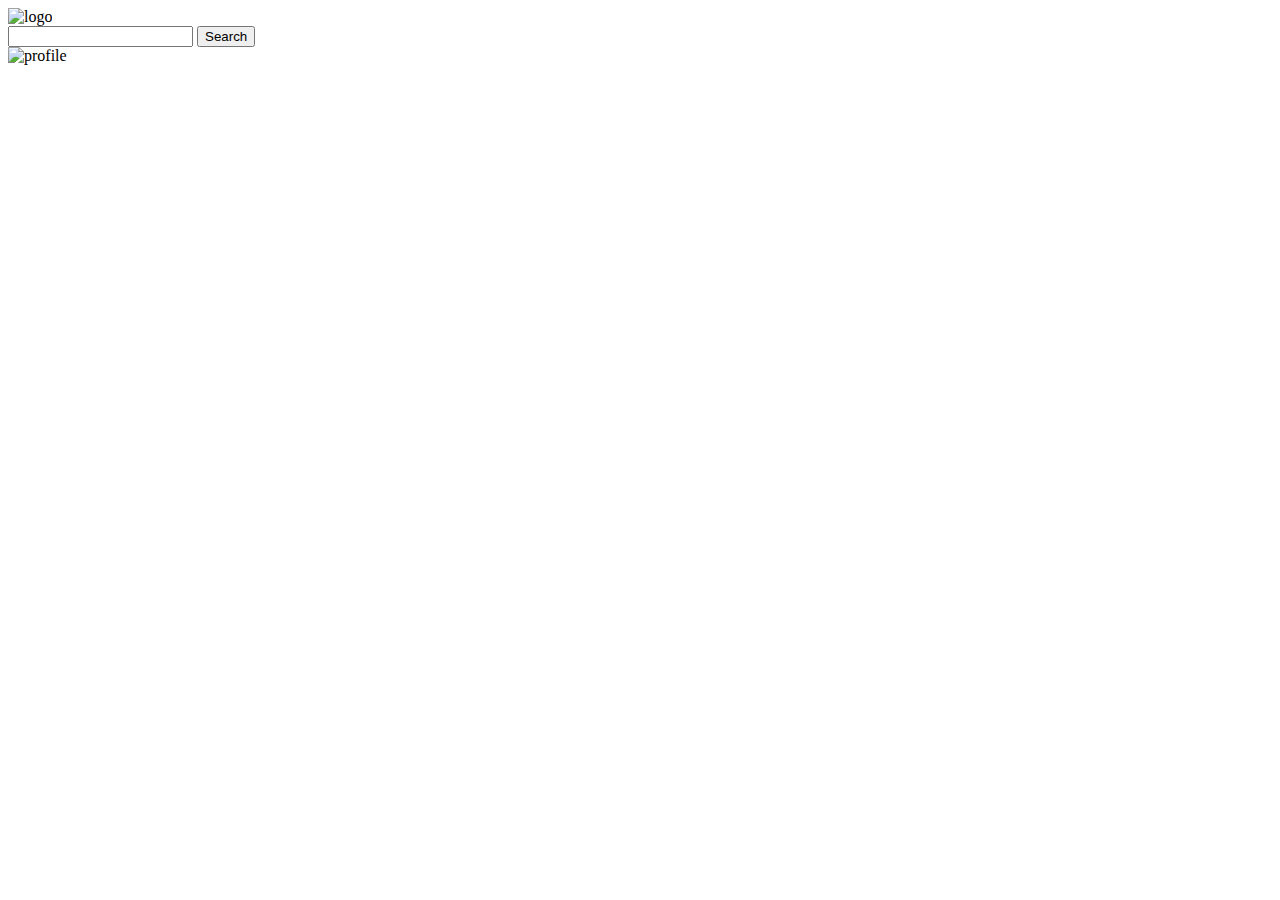
==== index.html @ 1d2481a6 "Initial HTML structure" ====
<!DOCTYPE html>
<html>

<head>

</head>

<body>

    <header>

        <img src="logo.png" alt="logo">
        <!--Logo vasakul üleval nurgas-->

        <div class="searchBar">
            <!--Üleval keskel otsinguriba-->

            <input type="text">
            <button class="searchButton">Search</button>

        </div>

        <img src="profile.png" alt="profile">

    </header>

    <div class="postHolder">
        <!--Koht, kus kõik postitused on (Valge taust)-->

        <div class="box1">
            <!--Esimene postitus ülevalt (ehk saab saab teha reageeriva kasti, et ei peaks kolme classi kasutama?)-->

            <div class="postHeader">
                <!--Kuna kõikidel postitustel on sama header, siis saab julgelt ühe classi alla panna-->



            </div>

        </div>

        <div class="box2">

            <div class="postHeader">



            </div>

        </div>

        <div class="box3">

            <div class="postHeader">



            </div>

        </div>

    </div>

</body>

</html>
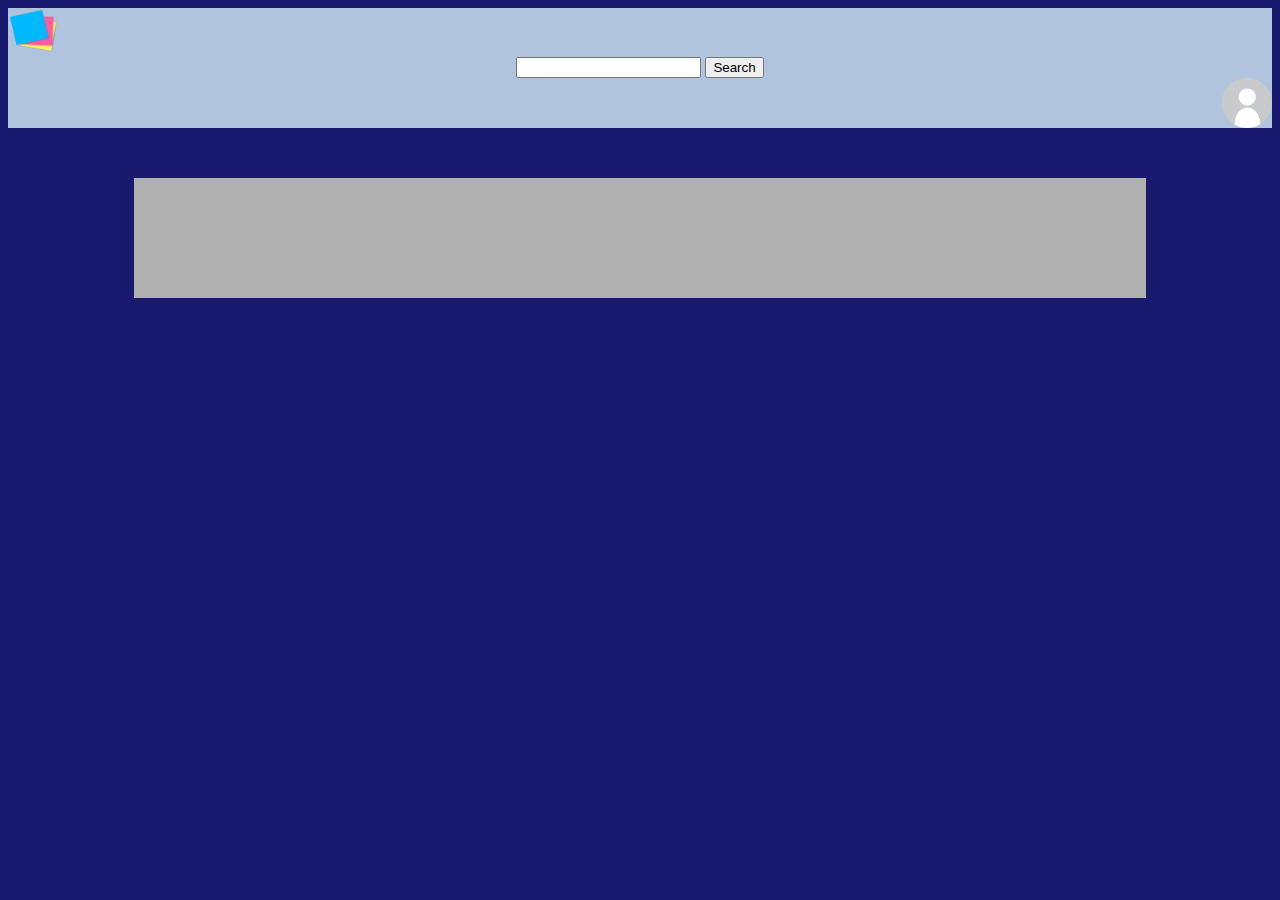
==== commit d8c42199: "Inital CSS. problem with aligning header elements horizontally" ====
--- a/index.html
+++ b/index.html
@@ -2,6 +2,8 @@
 <html>
 
 <head>
+
+    <link rel="stylesheet" href="style.css">
 
 </head>
 
@@ -9,7 +11,7 @@
 
     <header>
 
-        <img src="logo.png" alt="logo">
+        <img src="img/logo.png" alt="logo" width="50" , height="45">
         <!--Logo vasakul üleval nurgas-->
 
         <div class="searchBar">
@@ -20,7 +22,7 @@
 
         </div>
 
-        <img src="profile.png" alt="profile">
+        <img src="img/profile.png" alt="profile" , height="50" , width="50">
 
     </header>
 
--- a/style.css
+++ b/style.css
@@ -0,0 +1,53 @@
+body{
+    background-color: midnightblue;
+}
+
+.loginBox{
+
+    margin-left: 30%;
+    margin-right: 30%;
+    padding: 10px;
+    background-color: rgb(177, 177, 177);
+    text-align: center;
+
+}
+
+header{
+
+    display: inline-block;
+    width: 100%;
+    background-color: lightsteelblue;
+    margin-bottom: 50px;
+
+}
+
+.searchBar{
+    text-align: center;
+}
+
+.searchBar + img{
+
+    float: right;
+
+}
+
+.loginBox > img{
+
+    float: left;
+
+}
+
+.postHolder{
+
+    margin-left: 10%;
+    margin-right: 10%;
+    padding: 60px;
+    background-color: rgb(177, 177, 177);
+
+}
+
+.searchBar + img{
+
+    float: right;
+
+}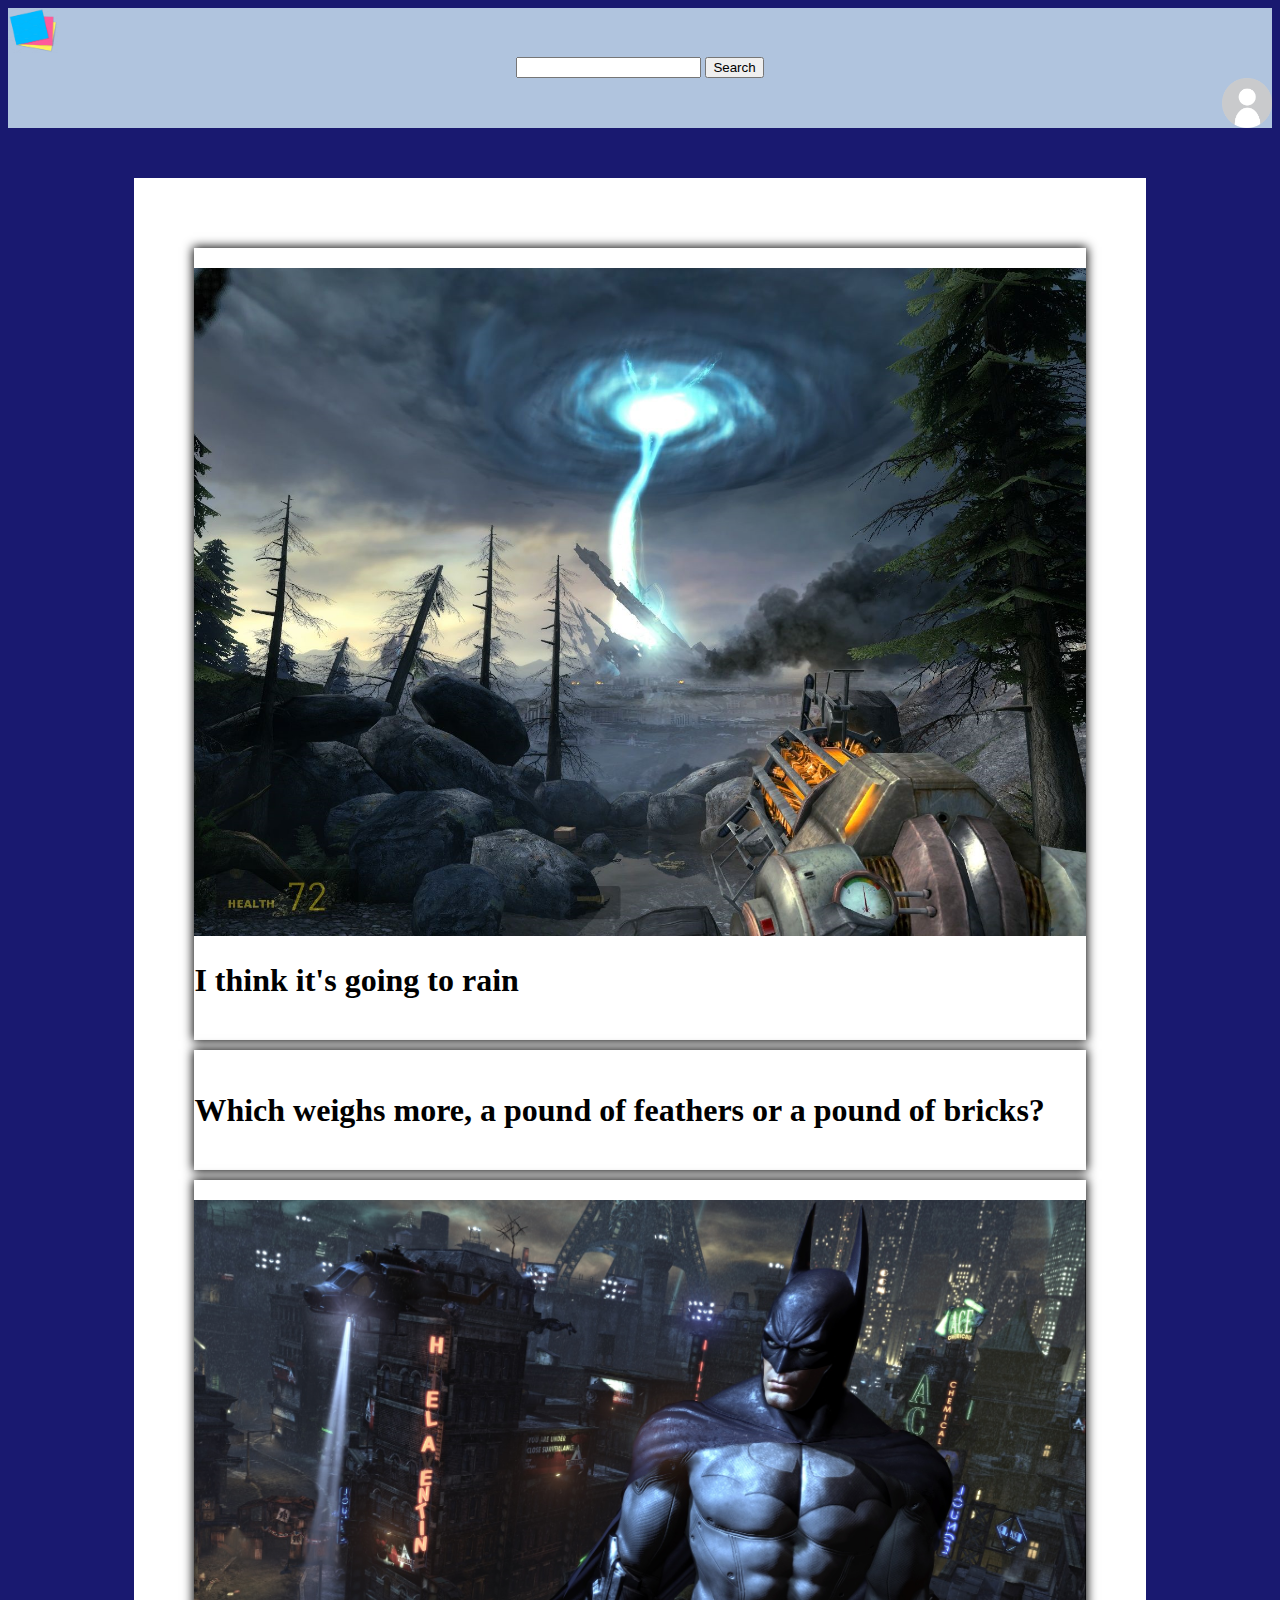
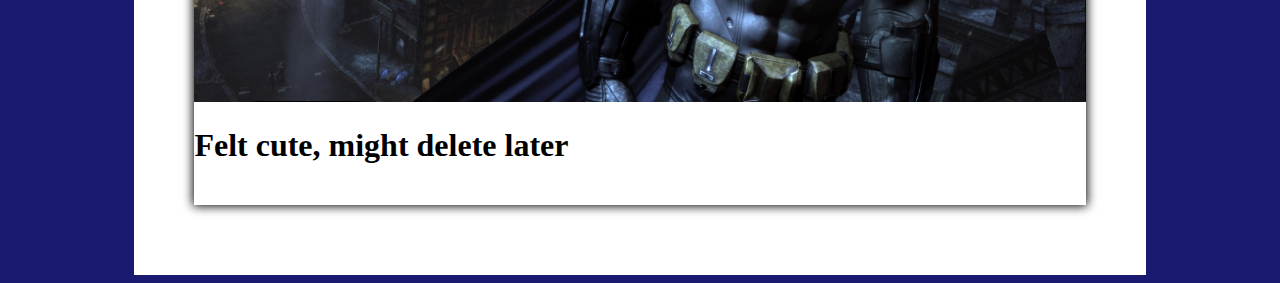
==== commit 6b8869e8: "Lisasin postitused ja pildid, muutsin CSS-i" ====
--- a/index.html
+++ b/index.html
@@ -29,33 +29,37 @@
     <div class="postHolder">
         <!--Koht, kus kõik postitused on (Valge taust)-->
 
-        <div class="box1">
+        <div class="post">
             <!--Esimene postitus ülevalt (ehk saab saab teha reageeriva kasti, et ei peaks kolme classi kasutama?)-->
+
+                <img src="img/screenshot1.png", height=100%, width=100%>
 
             <div class="postHeader">
                 <!--Kuna kõikidel postitustel on sama header, siis saab julgelt ühe classi alla panna-->
 
-
+                <h1> I think it's going to rain </h1>
 
             </div>
 
         </div>
 
-        <div class="box2">
+        <div class="post">
 
             <div class="postHeader">
 
-
+                <h1> Which weighs more, a pound of feathers or a pound of bricks? </h1>
 
             </div>
 
         </div>
 
-        <div class="box3">
+        <div class="post">
+
+                <img src="img/screenshot2.png", height=100%, width=100%>
 
             <div class="postHeader">
 
-
+                <h1> Felt cute, might delete later </h1>
 
             </div>
 
--- a/style.css
+++ b/style.css
@@ -42,7 +42,8 @@
     margin-left: 10%;
     margin-right: 10%;
     padding: 60px;
-    background-color: rgb(177, 177, 177);
+    #background-color: rgb(177, 177, 177);
+    background-color: white;
 
 }
 
@@ -50,4 +51,13 @@
 
     float: right;
 
+}
+
+.post {
+    background-color: white;
+    padding-top: 20px;
+    padding-bottom: 20px;
+    margin-top: 10px;
+    margin-bottom: 10px;
+    box-shadow: 0 0 10px 1px black;
 }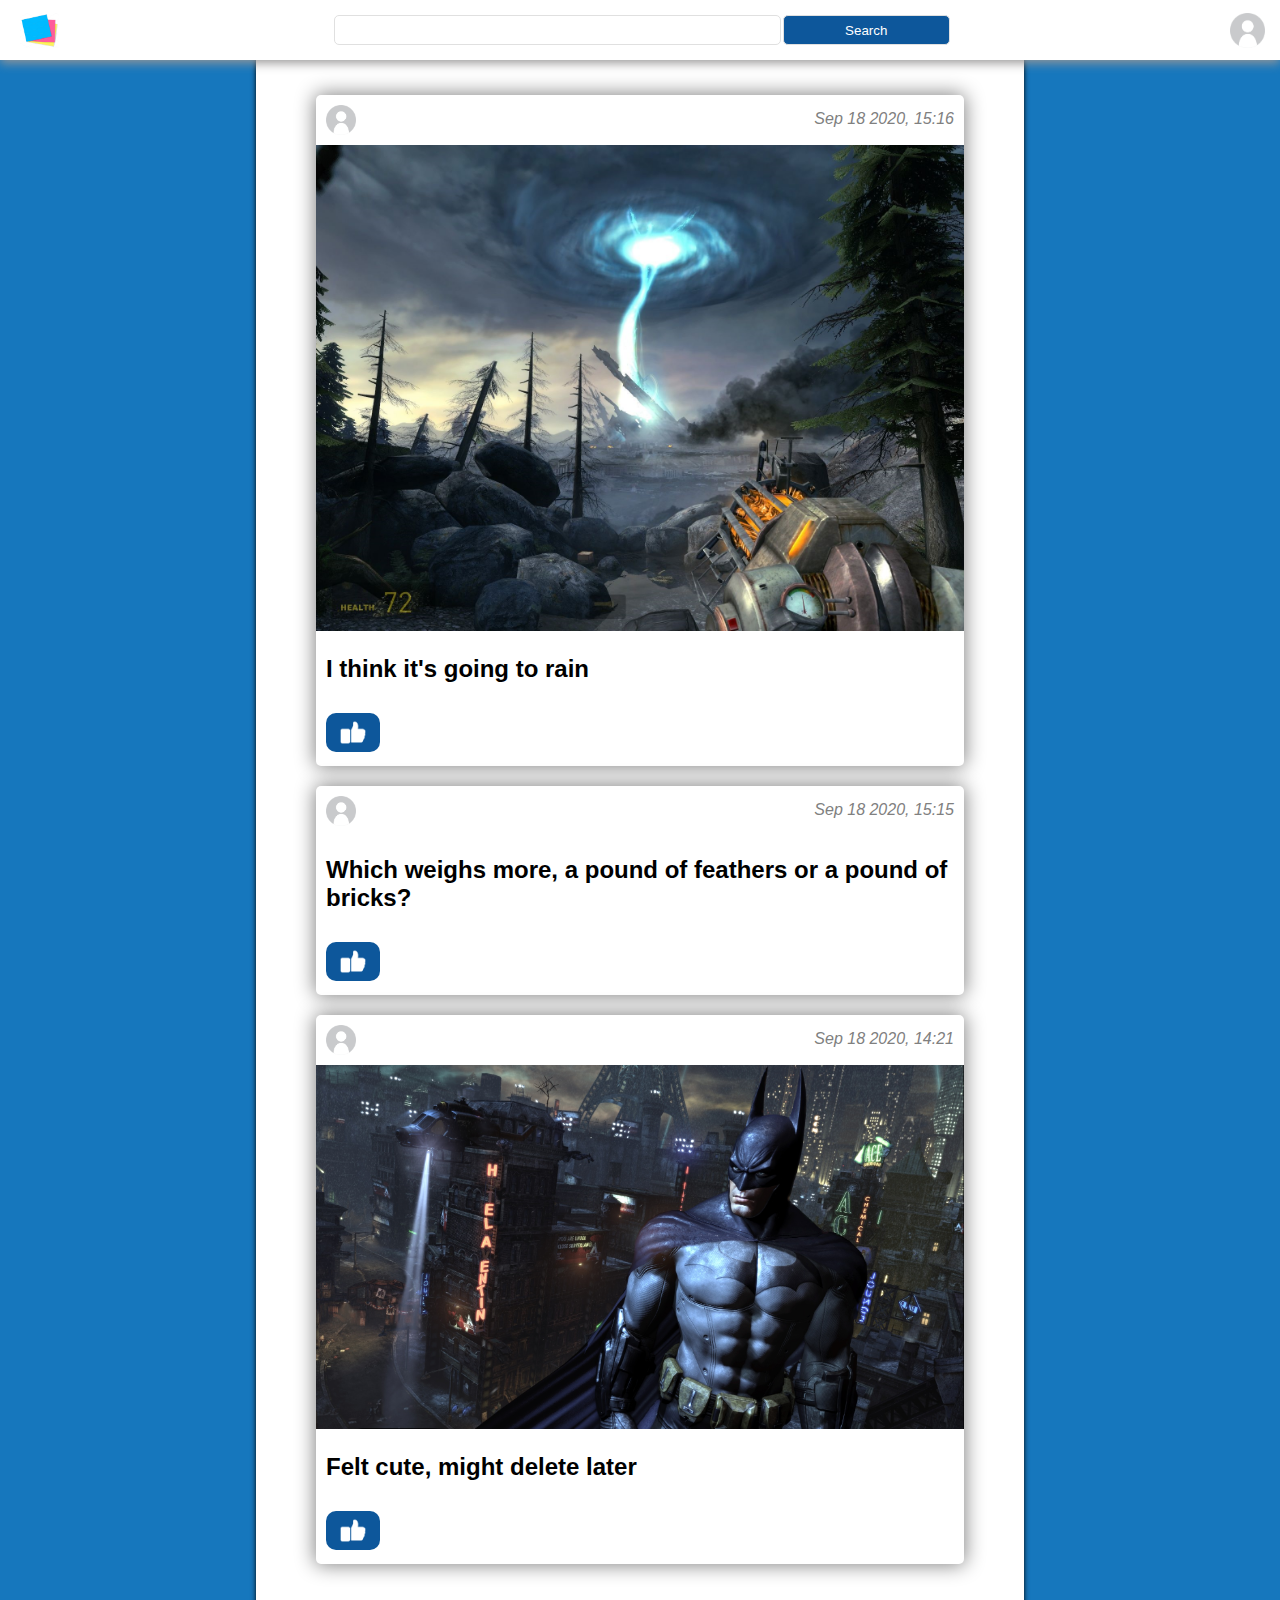
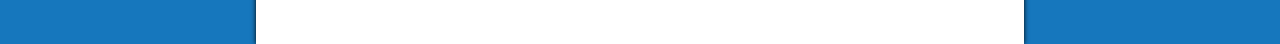
==== commit b636480a: "Cleaned up project directiories, finished html for index.html and did css for it. Also did some css " ====
--- a/index.html
+++ b/index.html
@@ -2,71 +2,64 @@
 <html>
 
 <head>
-
-    <link rel="stylesheet" href="style.css">
-
+    <link rel="stylesheet" href="res/css/style.css">
+    <meta charset="UTF-8">
+    <title>postIt!</title>
 </head>
 
 <body>
 
-    <header>
-
-        <img src="img/logo.png" alt="logo" width="50" , height="45">
+<header>
+    <nav>
+        <img id="logo" src="res/images/logo.png" alt="logo" width="50" , height="45">
         <!--Logo vasakul üleval nurgas-->
-
         <div class="searchBar">
             <!--Üleval keskel otsinguriba-->
+            <input type="text"><button class="searchButton">Search</button>
+        </div>
+        <img src="res/images/profile.png" alt="profile">
+    </nav>
+</header>
 
-            <input type="text">
-            <button class="searchButton">Search</button>
-
+<div id="postHolder">
+    <!--Koht, kus kõik postitused on (Valge taust)-->
+    <div class="post">
+        <!--Esimene postitus ülevalt (ehk saab saab teha reageeriva kasti, et ei peaks kolme classi kasutama?)-->
+        <div class="post_header">
+            <img src="res/images/profile.png" alt="profile">
+            <span>Sep 18 2020, 15:16</span>
         </div>
-
-        <img src="img/profile.png" alt="profile" , height="50" , width="50">
-
-    </header>
-
-    <div class="postHolder">
-        <!--Koht, kus kõik postitused on (Valge taust)-->
-
-        <div class="post">
-            <!--Esimene postitus ülevalt (ehk saab saab teha reageeriva kasti, et ei peaks kolme classi kasutama?)-->
-
-                <img src="img/screenshot1.png", height=100%, width=100%>
-
-            <div class="postHeader">
-                <!--Kuna kõikidel postitustel on sama header, siis saab julgelt ühe classi alla panna-->
-
-                <h1> I think it's going to rain </h1>
-
-            </div>
-
+        <img src="res/images/screenshot1.png", height=100%, width=100%>
+        <div class="post_footer">
+            <!--Kuna kõikidel postitustel on sama header, siis saab julgelt ühe classi alla panna-->
+            <h2> I think it's going to rain </h2>
         </div>
-
-        <div class="post">
-
-            <div class="postHeader">
-
-                <h1> Which weighs more, a pound of feathers or a pound of bricks? </h1>
-
-            </div>
-
-        </div>
-
-        <div class="post">
-
-                <img src="img/screenshot2.png", height=100%, width=100%>
-
-            <div class="postHeader">
-
-                <h1> Felt cute, might delete later </h1>
-
-            </div>
-
-        </div>
-
+        <img class="like" src="res/images/like.png">
     </div>
 
+    <div class="post">
+        <div class="post_header">
+            <img src="res/images/profile.png" alt="profile">
+            <span>Sep 18 2020, 15:15</span>
+        </div>
+        <div class="post_footer">
+            <h2> Which weighs more, a pound of feathers or a pound of bricks? </h2>
+        </div>
+        <img class ="like" src="res/images/like.png">
+    </div>
+
+    <div class="post">
+        <div class="post_header">
+            <img src="res/images/profile.png" alt="profile">
+            <span>Sep 18 2020, 14:21</span>
+        </div>
+        <img src="res/images/screenshot2.png", height=100%, width=100%>
+        <div class="post_footer">
+            <h2> Felt cute, might delete later </h2>
+        </div>
+        <img class="like" src="res/images/like.png">
+    </div>
+</div>
+
 </body>
-
 </html>--- a/res/css/style.css
+++ b/res/css/style.css
@@ -0,0 +1,128 @@
+* {
+    font-family: 'Open Sans', sans-serif;
+}
+
+body{
+    background-color: #1677bd;
+    width : 100%;
+    margin:0px;
+}
+
+header{
+    position: fixed;
+    top: 0px;
+    left:0px;
+    width: 100%;
+    z-index: 1;
+    margin-bottom: 50px;
+    background-color: #1677bd;
+}
+
+header:hover {
+    box-shadow: 0px 3px 10px #989797;
+}
+
+nav {
+    display: flex;
+    align-items: center;
+    height: 60px;
+}
+
+header nav {
+    background-color: #ffffff;
+}
+
+.searchBar {
+    text-align: center;
+    height: 30px;
+    flex-grow: 4;
+    padding: 10px;
+}
+
+nav div.searchBar > input {
+    box-sizing: border-box;
+    height: 30px;
+    width: 40%;
+    margin-right:2px;
+    border: 1px solid #e0e0e0;
+    border-radius: 5px;
+}
+nav div.searchBar > button {
+    box-sizing: border-box;
+    height: 30px;
+    width: 15%;
+    border: 1px solid #e0e0e0;
+    cursor: pointer;
+    background-color: #0d579b;
+    color: white;
+    border-radius: 5px;
+}
+
+nav img {
+    padding-left: 20px;
+    padding-right: 15px;
+    height: 35px;
+    width: auto;
+}
+
+#loginBox{
+    margin-left: 30%;
+    margin-right: 30%;
+    margin-top: 10%;
+    padding: 50px;
+    background-color: white;
+    text-align: center;
+    box-shadow: 0 0 5px 0px black;
+}
+
+#postHolder{
+    margin-top:15px;
+    margin-left: 20%;
+    margin-right: 20%;
+    padding: 60px;
+    background-color: grey;
+    background-color: white;
+    box-shadow: 0 0 5px 0px black;
+}
+
+.post {
+    background-color: white;
+    margin-top: 20px;
+    margin-bottom: 20px;
+    box-shadow: 0 0 20px 1px grey;
+    border-radius: 5px;
+}
+
+.post_header {
+    height: 30px;
+    padding: 10px;
+}
+
+.post_header > img {
+    height: 100%;
+}
+
+.post_header > span {
+    float: right;
+    color:grey;
+    font-style: italic;
+    padding-top: 5px;
+}
+
+.post_footer {
+    margin: 10px;
+}
+
+.like {
+    width: 40px;
+    background-color: #0d579b;
+    padding:7px;
+    border-radius: 10px;
+    margin: 10px;
+
+}
+
+.like:hover {
+    box-shadow: 0px 3px 10px grey;
+    cursor: pointer;
+}